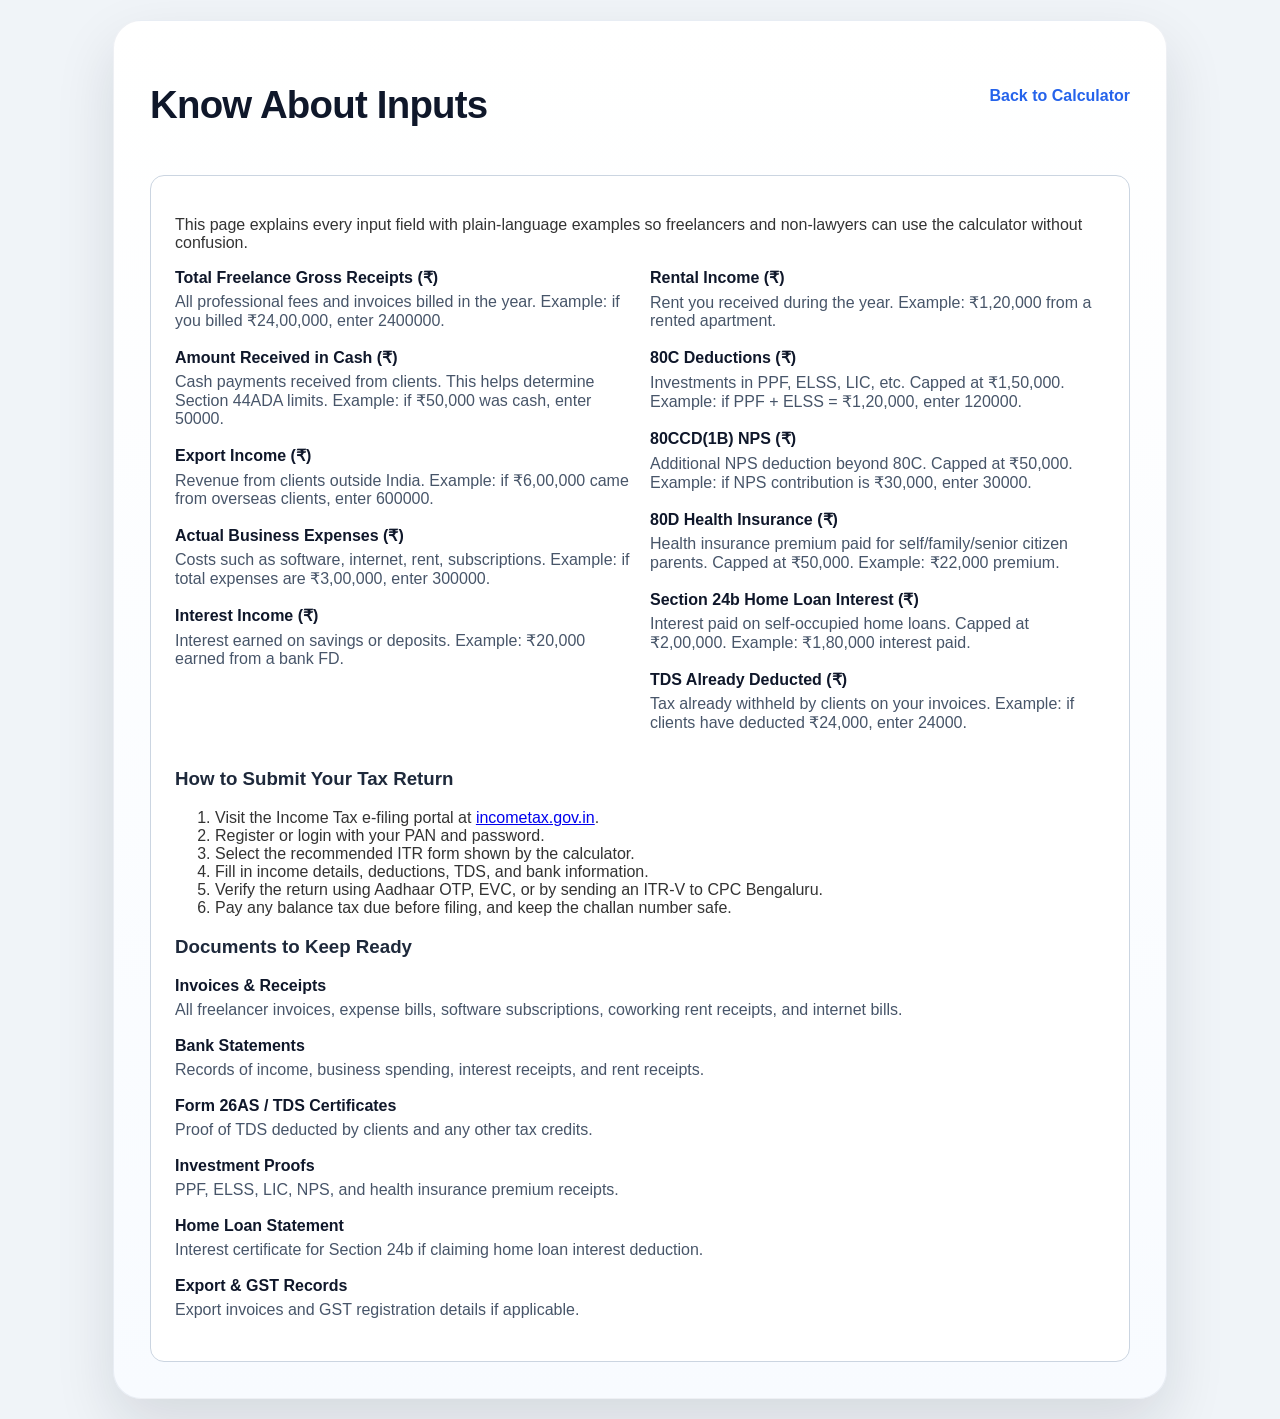
==== know-about.html @ a2005f17 "implement freelancer tax calculator with input documentation and asset minification script" ====
<!doctype html>
<html lang="en">
  <head>
    <meta charset="UTF-8" />
    <meta name="viewport" content="width=device-width, initial-scale=1.0" />
    <title>Know About Inputs | Freelancer Tax Calculator</title>
    <link rel="stylesheet" href="styles.min.css" />
  </head>
  <body>
    <div class="container">
      <div class="navbar">
        <h1>Know About Inputs</h1>
        <a class="nav-link" href="index.html">Back to Calculator</a>
      </div>

      <div class="info-card">
        <p>
          This page explains every input field with plain-language examples so freelancers and non-lawyers can use the calculator without confusion.
        </p>

        <div class="info-grid">
          <div>
            <ul class="info-list">
              <li>
                <strong>Total Freelance Gross Receipts (₹)</strong>
                <span>All professional fees and invoices billed in the year. Example: if you billed ₹24,00,000, enter 2400000.</span>
              </li>
              <li>
                <strong>Amount Received in Cash (₹)</strong>
                <span>Cash payments received from clients. This helps determine Section 44ADA limits. Example: if ₹50,000 was cash, enter 50000.</span>
              </li>
              <li>
                <strong>Export Income (₹)</strong>
                <span>Revenue from clients outside India. Example: if ₹6,00,000 came from overseas clients, enter 600000.</span>
              </li>
              <li>
                <strong>Actual Business Expenses (₹)</strong>
                <span>Costs such as software, internet, rent, subscriptions. Example: if total expenses are ₹3,00,000, enter 300000.</span>
              </li>
              <li>
                <strong>Interest Income (₹)</strong>
                <span>Interest earned on savings or deposits. Example: ₹20,000 earned from a bank FD.</span>
              </li>
            </ul>
          </div>
          <div>
            <ul class="info-list">
              <li>
                <strong>Rental Income (₹)</strong>
                <span>Rent you received during the year. Example: ₹1,20,000 from a rented apartment.</span>
              </li>
              <li>
                <strong>80C Deductions (₹)</strong>
                <span>Investments in PPF, ELSS, LIC, etc. Capped at ₹1,50,000. Example: if PPF + ELSS = ₹1,20,000, enter 120000.</span>
              </li>
              <li>
                <strong>80CCD(1B) NPS (₹)</strong>
                <span>Additional NPS deduction beyond 80C. Capped at ₹50,000. Example: if NPS contribution is ₹30,000, enter 30000.</span>
              </li>
              <li>
                <strong>80D Health Insurance (₹)</strong>
                <span>Health insurance premium paid for self/family/senior citizen parents. Capped at ₹50,000. Example: ₹22,000 premium.</span>
              </li>
              <li>
                <strong>Section 24b Home Loan Interest (₹)</strong>
                <span>Interest paid on self-occupied home loans. Capped at ₹2,00,000. Example: ₹1,80,000 interest paid.</span>
              </li>
              <li>
                <strong>TDS Already Deducted (₹)</strong>
                <span>Tax already withheld by clients on your invoices. Example: if clients have deducted ₹24,000, enter 24000.</span>
              </li>
            </ul>
          </div>
        </div>

        <h3>How to Submit Your Tax Return</h3>
        <ol>
          <li>Visit the Income Tax e-filing portal at <a href="https://www.incometax.gov.in" target="_blank">incometax.gov.in</a>.</li>
          <li>Register or login with your PAN and password.</li>
          <li>Select the recommended ITR form shown by the calculator.</li>
          <li>Fill in income details, deductions, TDS, and bank information.</li>
          <li>Verify the return using Aadhaar OTP, EVC, or by sending an ITR-V to CPC Bengaluru.</li>
          <li>Pay any balance tax due before filing, and keep the challan number safe.</li>
        </ol>

        <h3>Documents to Keep Ready</h3>
        <ul class="info-list">
          <li>
            <strong>Invoices & Receipts</strong>
            <span>All freelancer invoices, expense bills, software subscriptions, coworking rent receipts, and internet bills.</span>
          </li>
          <li>
            <strong>Bank Statements</strong>
            <span>Records of income, business spending, interest receipts, and rent receipts.</span>
          </li>
          <li>
            <strong>Form 26AS / TDS Certificates</strong>
            <span>Proof of TDS deducted by clients and any other tax credits.</span>
          </li>
          <li>
            <strong>Investment Proofs</strong>
            <span>PPF, ELSS, LIC, NPS, and health insurance premium receipts.</span>
          </li>
          <li>
            <strong>Home Loan Statement</strong>
            <span>Interest certificate for Section 24b if claiming home loan interest deduction.</span>
          </li>
          <li>
            <strong>Export & GST Records</strong>
            <span>Export invoices and GST registration details if applicable.</span>
          </li>
        </ul>
      </div>
    </div>
  </body>
</html>
---- styles.min.css ----
body {
  font-family: "Segoe UI", Tahoma, Geneva, Verdana, sans-serif;
  background: #f0f4f8;
  color: #333;
  margin: 0;
  padding: 20px;
}
.container {
  max-width: 980px;
  margin: 0 auto;
  background: linear-gradient(180deg, #ffffff 0%, #f8fbff 100%);
  padding: 36px;
  border-radius: 28px;
  box-shadow: 0 25px 60px rgba(15, 23, 42, 0.12);
  border: 1px solid rgba(148, 163, 184, 0.16);
}
h1 {
  text-align: center;
  color: #0f172a;
  margin-bottom: 8px;
  letter-spacing: -0.02em;
  font-size: 2.4rem;
}
.subtitle {
  text-align: center;
  color: #475569;
  margin-bottom: 34px;
  font-size: 15px;
}
.grid {
  display: grid;
  grid-template-columns: repeat(2, minmax(0, 1fr));
  gap: 22px;
}
@media (max-width: 920px) {
  .grid {
    grid-template-columns: 1fr;
  }
}
.input-group {
  margin-bottom: 18px;
}
.input-group label {
  display: block;
  font-weight: 700;
  margin-bottom: 8px;
  color: #0f172a;
}
.input-group small {
  font-weight: 400;
  color: #64748b;
  display: block;
  margin-bottom: 10px;
  line-height: 1.5;
}
.input-group input {
  width: 100%;
  padding: 14px 16px;
  border: 1px solid rgba(148, 163, 184, 0.5);
  border-radius: 14px;
  font-size: 16px;
  box-sizing: border-box;
  transition:
    border-color 0.3s,
    box-shadow 0.3s;
  background: #f8fafc;
}
.input-group input:focus {
  border-color: #3b82f6;
  outline: none;
  box-shadow: 0 0 0 4px rgba(59, 130, 246, 0.12);
}
.btn {
  display: inline-flex;
  justify-content: center;
  align-items: center;
  width: 100%;
  padding: 16px 18px;
  background: #2563eb;
  color: #fff;
  text-decoration: none;
  border: none;
  border-radius: 14px;
  font-size: 17px;
  font-weight: 700;
  cursor: pointer;
  transition:
    background 0.25s,
    transform 0.25s,
    box-shadow 0.25s;
  margin-top: 18px;
  box-shadow: 0 12px 30px rgba(37, 99, 235, 0.18);
}
.btn:hover {
  background: #1e40af;
  transform: translateY(-1px);
  box-shadow: 0 16px 38px rgba(37, 99, 235, 0.24);
}
.btn.small {
  width: auto;
  padding: 10px 18px;
  font-size: 14px;
  margin-top: 14px;
}
.results {
  margin-top: 40px;
  display: none;
  padding: 28px;
  background: #ffffff;
  border-radius: 24px;
  border: 1px solid rgba(148, 163, 184, 0.18);
}
.results h2 {
  text-align: center;
  color: #0f172a;
  margin-bottom: 20px;
}
.form-section {
  margin-bottom: 28px;
  padding: 24px;
  border-radius: 22px;
  background: #ffffff;
  border: 1px solid rgba(148, 163, 184, 0.18);
}
.section-title {
  margin: 0 0 18px;
  font-size: 1.15rem;
  color: #0f172a;
}
.card-container {
  display: grid;
  grid-template-columns: repeat(2, minmax(0, 1fr));
  gap: 20px;
}
@media (max-width: 880px) {
  .card-container {
    grid-template-columns: 1fr;
  }
}
.card {
  padding: 22px;
  border-radius: 20px;
  border: 1px solid rgba(148, 163, 184, 0.18);
  background: #ffffff;
  text-align: left;
  position: relative;
  transition:
    transform 0.22s,
    box-shadow 0.22s;
}
.card-note {
  font-size: 13px;
  color: #475569;
  margin-top: 14px;
}
.card:hover {
  transform: translateY(-2px);
  box-shadow: 0 18px 48px rgba(15, 23, 42, 0.08);
}
.card h3 {
  margin-top: 0;
  color: #0f172a;
  border-bottom: 1px solid rgba(148, 163, 184, 0.18);
  padding-bottom: 10px;
  font-size: 18px;
}
.card .val {
  font-size: 30px;
  font-weight: 800;
  color: #111827;
  margin: 16px 0;
}
.card p {
  margin: 6px 0;
  color: #475569;
}
.highlight {
  border-color: #10b981;
  background: #ecfdf5;
  transform: scale(1.02);
  box-shadow: 0 4px 15px rgba(16, 185, 129, 0.2);
}
.highlight h3 {
  color: #047857;
  border-color: #a7f3d0;
}
.highlight .val {
  color: #10b981;
}
.highlight::before {
  content: "★ BEST OPTION";
  position: absolute;
  top: -12px;
  left: 50%;
  transform: translateX(-50%);
  background: #10b981;
  color: white;
  padding: 4px 12px;
  border-radius: 20px;
  font-size: 12px;
  font-weight: bold;
}
.alert {
  display: none;
  padding: 18px 20px;
  border-left: 5px solid #f59e0b;
  background: #fffbeb;
  color: #92400e;
  border-radius: 10px;
  margin: 24px 0;
}
.breakdown-content {
  display: none;
}
.summary-row {
  display: grid;
  grid-template-columns: repeat(3, 1fr);
  gap: 20px;
  margin-top: 20px;
}
.summary-item {
  background: #eff6ff;
  border: 1px solid #c7d2fe;
  border-radius: 12px;
  padding: 18px;
  text-align: center;
}
.summary-item strong {
  display: block;
  margin-bottom: 8px;
  color: #1e293b;
}
.chart-card,
.schedule-card,
.breakdown-panel {
  margin-top: 24px;
  padding: 20px;
  background: #f8fafc;
  border: 1px solid #e2e8f0;
  border-radius: 12px;
}
.chart-card {
  min-height: 320px;
}
.chart-card canvas {
  max-width: 640px;
  width: 100% !important;
  height: 240px !important;
  display: block;
  margin: 0 auto;
}
.breakdown-content p {
  margin: 10px 0;
  line-height: 1.6;
}
.schedule-table {
  width: 100%;
  border-collapse: collapse;
  margin-top: 12px;
}
.schedule-table th,
.schedule-table td {
  padding: 12px 14px;
  border: 1px solid #e2e8f0;
  text-align: left;
}
.schedule-table th {
  background: #eef2ff;
}
.info-card {
  margin-top: 40px;
  padding: 24px;
  border-radius: 14px;
  border: 1px solid #cbd5e1;
  background: #ffffff;
}
.info-card h2,
.info-card h3 {
  color: #1e293b;
}
.info-list {
  margin: 0;
  padding: 0;
  list-style: none;
}
.info-list li {
  margin-bottom: 18px;
}
.info-list li strong {
  display: block;
  margin-bottom: 6px;
  color: #0f172a;
}
.info-list li span {
  display: block;
  color: #475569;
}
.info-grid {
  display: grid;
  grid-template-columns: 1fr 1fr;
  gap: 20px;
}
@media (max-width: 768px) {
  .info-grid {
    grid-template-columns: 1fr;
  }
}
.navbar {
  display: flex;
  justify-content: space-between;
  align-items: center;
  margin-bottom: 30px;
}
.nav-link {
  color: #2563eb;
  text-decoration: none;
  font-weight: 700;
}
.nav-link:hover {
  text-decoration: underline;
}
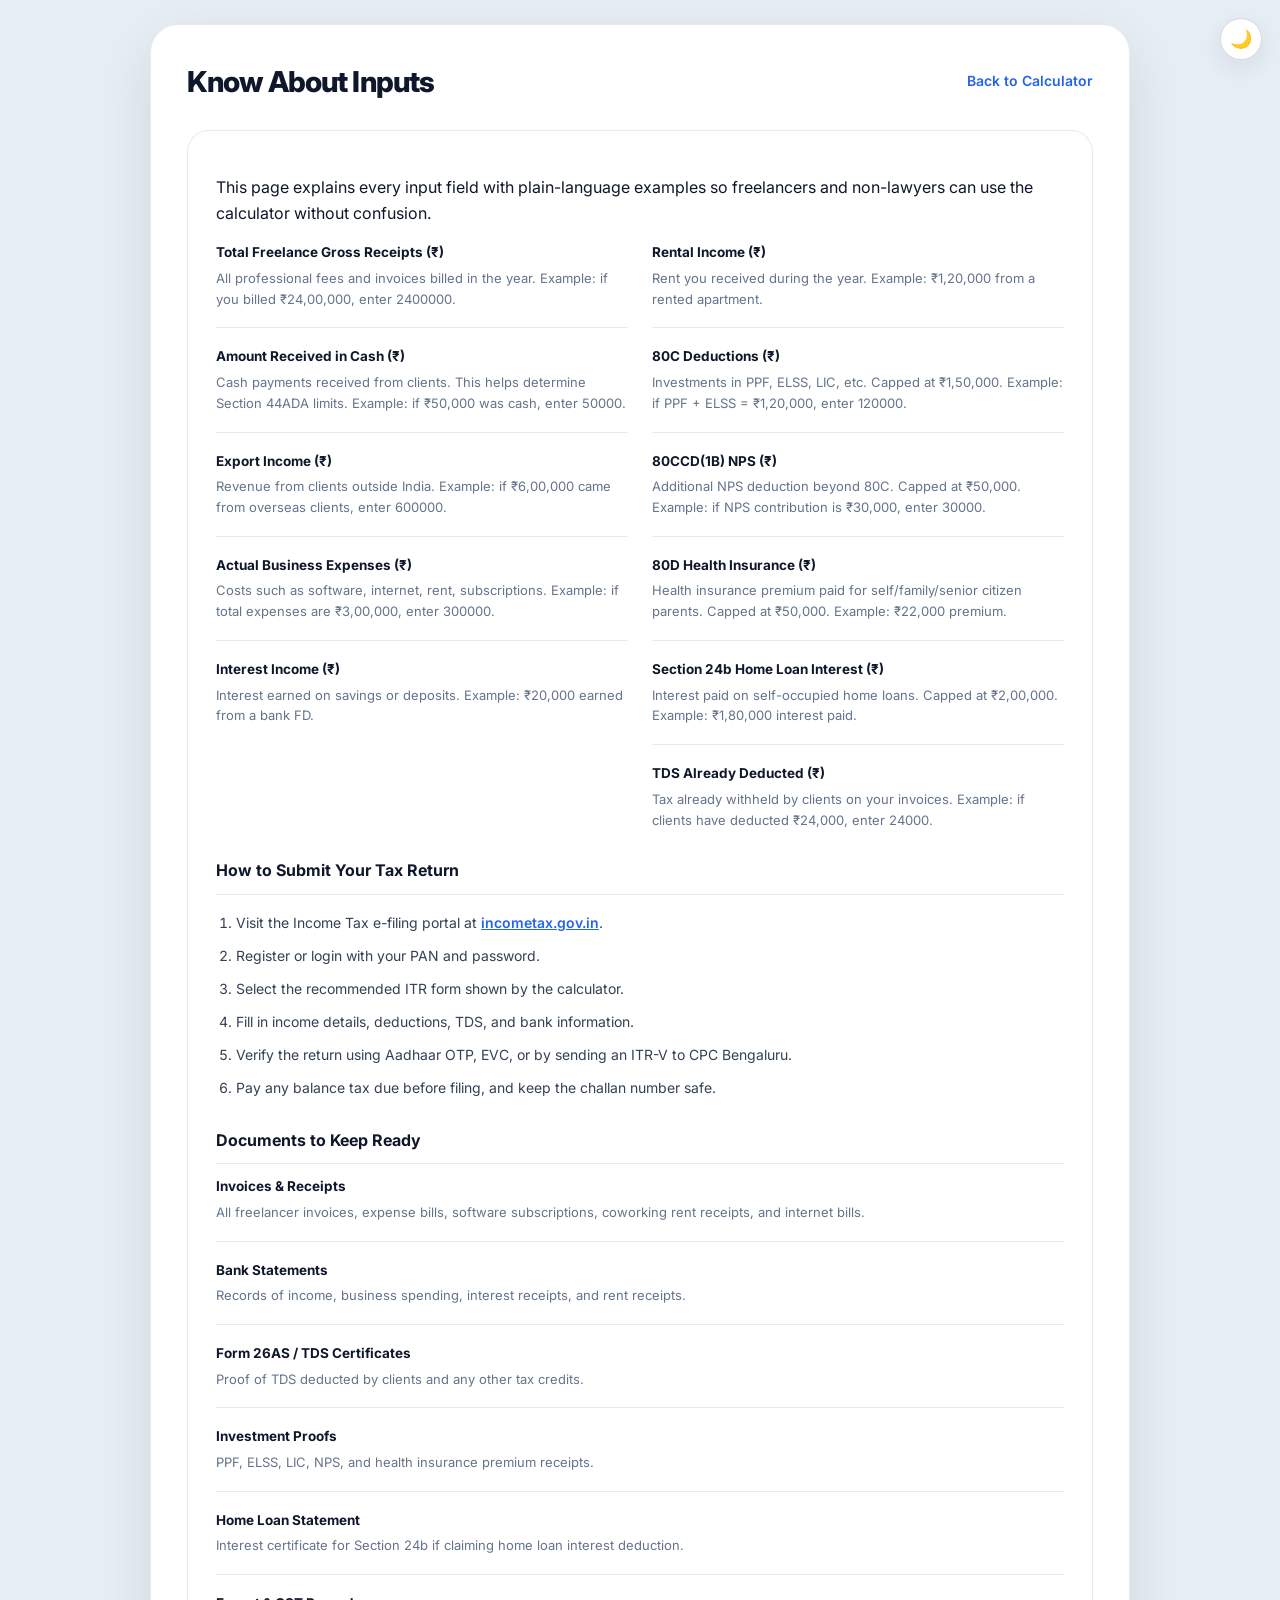
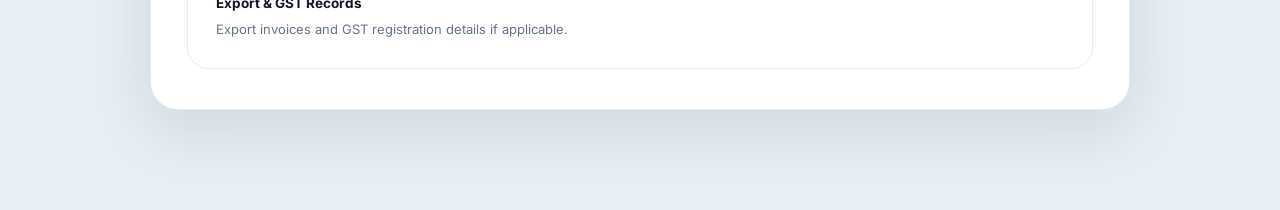
==== commit 7ddd5579: "enhance user experience with dark mode toggle and input formatting - Added a dark mode toggle button" ====
--- a/know-about.html
+++ b/know-about.html
@@ -3,10 +3,29 @@
   <head>
     <meta charset="UTF-8" />
     <meta name="viewport" content="width=device-width, initial-scale=1.0" />
+    <meta
+      name="description"
+      content="Plain-language guide to every input in the Indian Freelancer Tax Calculator — gross receipts, 44ADA, deductions, TDS, and step-by-step ITR filing instructions."
+    />
     <title>Know About Inputs | Freelancer Tax Calculator</title>
-    <link rel="stylesheet" href="styles.min.css" />
+    <link rel="preconnect" href="https://fonts.googleapis.com" />
+    <link rel="preconnect" href="https://fonts.gstatic.com" crossorigin />
+    <link
+      href="https://fonts.googleapis.com/css2?family=Inter:wght@400;500;600;700;800&display=swap"
+      rel="stylesheet"
+    />
+    <link rel="stylesheet" href="styles.css" />
   </head>
   <body>
+    <!-- Dark mode toggle -->
+    <button
+      class="dark-toggle"
+      id="darkToggle"
+      onclick="toggleDarkMode()"
+      aria-label="Toggle dark mode"
+      title="Toggle dark / light mode"
+    >🌙</button>
+
     <div class="container">
       <div class="navbar">
         <h1>Know About Inputs</h1>
@@ -15,7 +34,8 @@
 
       <div class="info-card">
         <p>
-          This page explains every input field with plain-language examples so freelancers and non-lawyers can use the calculator without confusion.
+          This page explains every input field with plain-language examples so
+          freelancers and non-lawyers can use the calculator without confusion.
         </p>
 
         <div class="info-grid">
@@ -23,23 +43,39 @@
             <ul class="info-list">
               <li>
                 <strong>Total Freelance Gross Receipts (₹)</strong>
-                <span>All professional fees and invoices billed in the year. Example: if you billed ₹24,00,000, enter 2400000.</span>
+                <span
+                  >All professional fees and invoices billed in the year.
+                  Example: if you billed ₹24,00,000, enter 2400000.</span
+                >
               </li>
               <li>
                 <strong>Amount Received in Cash (₹)</strong>
-                <span>Cash payments received from clients. This helps determine Section 44ADA limits. Example: if ₹50,000 was cash, enter 50000.</span>
+                <span
+                  >Cash payments received from clients. This helps determine
+                  Section 44ADA limits. Example: if ₹50,000 was cash, enter
+                  50000.</span
+                >
               </li>
               <li>
                 <strong>Export Income (₹)</strong>
-                <span>Revenue from clients outside India. Example: if ₹6,00,000 came from overseas clients, enter 600000.</span>
+                <span
+                  >Revenue from clients outside India. Example: if ₹6,00,000
+                  came from overseas clients, enter 600000.</span
+                >
               </li>
               <li>
                 <strong>Actual Business Expenses (₹)</strong>
-                <span>Costs such as software, internet, rent, subscriptions. Example: if total expenses are ₹3,00,000, enter 300000.</span>
+                <span
+                  >Costs such as software, internet, rent, subscriptions.
+                  Example: if total expenses are ₹3,00,000, enter 300000.</span
+                >
               </li>
               <li>
                 <strong>Interest Income (₹)</strong>
-                <span>Interest earned on savings or deposits. Example: ₹20,000 earned from a bank FD.</span>
+                <span
+                  >Interest earned on savings or deposits. Example: ₹20,000
+                  earned from a bank FD.</span
+                >
               </li>
             </ul>
           </div>
@@ -47,27 +83,45 @@
             <ul class="info-list">
               <li>
                 <strong>Rental Income (₹)</strong>
-                <span>Rent you received during the year. Example: ₹1,20,000 from a rented apartment.</span>
+                <span
+                  >Rent you received during the year. Example: ₹1,20,000 from a
+                  rented apartment.</span
+                >
               </li>
               <li>
                 <strong>80C Deductions (₹)</strong>
-                <span>Investments in PPF, ELSS, LIC, etc. Capped at ₹1,50,000. Example: if PPF + ELSS = ₹1,20,000, enter 120000.</span>
+                <span
+                  >Investments in PPF, ELSS, LIC, etc. Capped at ₹1,50,000.
+                  Example: if PPF + ELSS = ₹1,20,000, enter 120000.</span
+                >
               </li>
               <li>
                 <strong>80CCD(1B) NPS (₹)</strong>
-                <span>Additional NPS deduction beyond 80C. Capped at ₹50,000. Example: if NPS contribution is ₹30,000, enter 30000.</span>
+                <span
+                  >Additional NPS deduction beyond 80C. Capped at ₹50,000.
+                  Example: if NPS contribution is ₹30,000, enter 30000.</span
+                >
               </li>
               <li>
                 <strong>80D Health Insurance (₹)</strong>
-                <span>Health insurance premium paid for self/family/senior citizen parents. Capped at ₹50,000. Example: ₹22,000 premium.</span>
+                <span
+                  >Health insurance premium paid for self/family/senior citizen
+                  parents. Capped at ₹50,000. Example: ₹22,000 premium.</span
+                >
               </li>
               <li>
                 <strong>Section 24b Home Loan Interest (₹)</strong>
-                <span>Interest paid on self-occupied home loans. Capped at ₹2,00,000. Example: ₹1,80,000 interest paid.</span>
+                <span
+                  >Interest paid on self-occupied home loans. Capped at
+                  ₹2,00,000. Example: ₹1,80,000 interest paid.</span
+                >
               </li>
               <li>
                 <strong>TDS Already Deducted (₹)</strong>
-                <span>Tax already withheld by clients on your invoices. Example: if clients have deducted ₹24,000, enter 24000.</span>
+                <span
+                  >Tax already withheld by clients on your invoices. Example: if
+                  clients have deducted ₹24,000, enter 24000.</span
+                >
               </li>
             </ul>
           </div>
@@ -75,42 +129,88 @@
 
         <h3>How to Submit Your Tax Return</h3>
         <ol>
-          <li>Visit the Income Tax e-filing portal at <a href="https://www.incometax.gov.in" target="_blank">incometax.gov.in</a>.</li>
+          <li>
+            Visit the Income Tax e-filing portal at
+            <a href="https://www.incometax.gov.in" target="_blank"
+              >incometax.gov.in</a
+            >.
+          </li>
           <li>Register or login with your PAN and password.</li>
           <li>Select the recommended ITR form shown by the calculator.</li>
-          <li>Fill in income details, deductions, TDS, and bank information.</li>
-          <li>Verify the return using Aadhaar OTP, EVC, or by sending an ITR-V to CPC Bengaluru.</li>
-          <li>Pay any balance tax due before filing, and keep the challan number safe.</li>
+          <li>
+            Fill in income details, deductions, TDS, and bank information.
+          </li>
+          <li>
+            Verify the return using Aadhaar OTP, EVC, or by sending an ITR-V to
+            CPC Bengaluru.
+          </li>
+          <li>
+            Pay any balance tax due before filing, and keep the challan number
+            safe.
+          </li>
         </ol>
 
         <h3>Documents to Keep Ready</h3>
         <ul class="info-list">
           <li>
             <strong>Invoices & Receipts</strong>
-            <span>All freelancer invoices, expense bills, software subscriptions, coworking rent receipts, and internet bills.</span>
+            <span
+              >All freelancer invoices, expense bills, software subscriptions,
+              coworking rent receipts, and internet bills.</span
+            >
           </li>
           <li>
             <strong>Bank Statements</strong>
-            <span>Records of income, business spending, interest receipts, and rent receipts.</span>
+            <span
+              >Records of income, business spending, interest receipts, and rent
+              receipts.</span
+            >
           </li>
           <li>
             <strong>Form 26AS / TDS Certificates</strong>
-            <span>Proof of TDS deducted by clients and any other tax credits.</span>
+            <span
+              >Proof of TDS deducted by clients and any other tax credits.</span
+            >
           </li>
           <li>
             <strong>Investment Proofs</strong>
-            <span>PPF, ELSS, LIC, NPS, and health insurance premium receipts.</span>
+            <span
+              >PPF, ELSS, LIC, NPS, and health insurance premium receipts.</span
+            >
           </li>
           <li>
             <strong>Home Loan Statement</strong>
-            <span>Interest certificate for Section 24b if claiming home loan interest deduction.</span>
+            <span
+              >Interest certificate for Section 24b if claiming home loan
+              interest deduction.</span
+            >
           </li>
           <li>
             <strong>Export & GST Records</strong>
-            <span>Export invoices and GST registration details if applicable.</span>
+            <span
+              >Export invoices and GST registration details if applicable.</span
+            >
           </li>
         </ul>
       </div>
     </div>
+    <script>
+      function initDarkMode() {
+        const stored = localStorage.getItem('theme');
+        const toggle = document.getElementById('darkToggle');
+        if (stored === 'dark') { document.documentElement.classList.add('dark-mode'); toggle.textContent = '\u2600\uFE0F'; }
+        else if (stored === 'light') { document.documentElement.classList.add('light-mode'); toggle.textContent = '\uD83C\uDF19'; }
+        else { toggle.textContent = window.matchMedia('(prefers-color-scheme: dark)').matches ? '\u2600\uFE0F' : '\uD83C\uDF19'; }
+      }
+      function toggleDarkMode() {
+        const html = document.documentElement;
+        const toggle = document.getElementById('darkToggle');
+        const isDark = html.classList.contains('dark-mode') ||
+          (!html.classList.contains('light-mode') && window.matchMedia('(prefers-color-scheme: dark)').matches);
+        if (isDark) { html.classList.remove('dark-mode'); html.classList.add('light-mode'); toggle.textContent = '\uD83C\uDF19'; localStorage.setItem('theme','light'); }
+        else { html.classList.remove('light-mode'); html.classList.add('dark-mode'); toggle.textContent = '\u2600\uFE0F'; localStorage.setItem('theme','dark'); }
+      }
+      document.addEventListener('DOMContentLoaded', initDarkMode);
+    </script>
   </body>
 </html>
--- a/styles.css
+++ b/styles.css
@@ -0,0 +1,1164 @@
+/* ════════════════════════════════════════════════════════
+   DESIGN TOKENS — Light Mode
+════════════════════════════════════════════════════════ */
+:root {
+  --bg: #e8eef5;
+  --surface: #ffffff;
+  --surface-2: #f8fafc;
+  --surface-3: #f1f5f9;
+  --border: rgba(148, 163, 184, 0.22);
+  --border-2: rgba(148, 163, 184, 0.4);
+  --text-1: #0f172a;
+  --text-2: #334155;
+  --text-3: #64748b;
+  --text-muted: #94a3b8;
+
+  --blue: #2563eb;
+  --blue-hover: #1d4ed8;
+  --blue-light: #eff6ff;
+  --blue-border: #bfdbfe;
+  --blue-shadow: rgba(37, 99, 235, 0.22);
+
+  --green: #10b981;
+  --green-bg: #ecfdf5;
+  --green-border: #6ee7b7;
+  --green-shadow: rgba(16, 185, 129, 0.22);
+
+  --red: #ef4444;
+  --red-light: #fef2f2;
+  --amber: #f59e0b;
+  --amber-bg: #fffbeb;
+
+  --r-xs: 8px;
+  --r-sm: 12px;
+  --r-md: 16px;
+  --r-lg: 22px;
+  --r-xl: 28px;
+
+  --shadow-sm: 0 2px 8px rgba(15, 23, 42, 0.06);
+  --shadow-md: 0 8px 28px rgba(15, 23, 42, 0.09);
+  --shadow-lg: 0 20px 60px rgba(15, 23, 42, 0.11);
+
+  --t: 0.22s ease;
+  --t-slow: 0.38s ease;
+}
+
+/* ════════════════════════════════════════════════════════
+   DARK MODE TOKENS — OS auto-detect
+════════════════════════════════════════════════════════ */
+@media (prefers-color-scheme: dark) {
+  :root:not(.light-mode) {
+    --bg: #070f1c;
+    --surface: #0d1b2e;
+    --surface-2: #091525;
+    --surface-3: #0a1828;
+    --border: rgba(148, 163, 184, 0.1);
+    --border-2: rgba(148, 163, 184, 0.2);
+    --text-1: #e2e8f0;
+    --text-2: #cbd5e1;
+    --text-3: #94a3b8;
+    --text-muted: #64748b;
+    --blue-light: rgba(37, 99, 235, 0.15);
+    --blue-border: rgba(59, 130, 246, 0.3);
+    --blue-shadow: rgba(37, 99, 235, 0.3);
+    --green-bg: rgba(16, 185, 129, 0.1);
+    --green-border: rgba(110, 231, 183, 0.3);
+    --green-shadow: rgba(16, 185, 129, 0.25);
+    --red-light: rgba(239, 68, 68, 0.1);
+    --amber-bg: rgba(245, 158, 11, 0.1);
+    --shadow-sm: 0 2px 8px rgba(0, 0, 0, 0.25);
+    --shadow-md: 0 8px 28px rgba(0, 0, 0, 0.35);
+    --shadow-lg: 0 20px 60px rgba(0, 0, 0, 0.45);
+  }
+}
+
+/* Manual dark mode class override */
+html.dark-mode {
+  --bg: #070f1c;
+  --surface: #0d1b2e;
+  --surface-2: #091525;
+  --surface-3: #0a1828;
+  --border: rgba(148, 163, 184, 0.1);
+  --border-2: rgba(148, 163, 184, 0.2);
+  --text-1: #e2e8f0;
+  --text-2: #cbd5e1;
+  --text-3: #94a3b8;
+  --text-muted: #64748b;
+  --blue-light: rgba(37, 99, 235, 0.15);
+  --blue-border: rgba(59, 130, 246, 0.3);
+  --blue-shadow: rgba(37, 99, 235, 0.3);
+  --green-bg: rgba(16, 185, 129, 0.1);
+  --green-border: rgba(110, 231, 183, 0.3);
+  --green-shadow: rgba(16, 185, 129, 0.25);
+  --red-light: rgba(239, 68, 68, 0.1);
+  --amber-bg: rgba(245, 158, 11, 0.1);
+  --shadow-sm: 0 2px 8px rgba(0, 0, 0, 0.25);
+  --shadow-md: 0 8px 28px rgba(0, 0, 0, 0.35);
+  --shadow-lg: 0 20px 60px rgba(0, 0, 0, 0.45);
+}
+
+/* Manual light mode override (user selected light, OS is dark) */
+html.light-mode {
+  --bg: #e8eef5;
+  --surface: #ffffff;
+  --surface-2: #f8fafc;
+  --surface-3: #f1f5f9;
+  --border: rgba(148, 163, 184, 0.22);
+  --border-2: rgba(148, 163, 184, 0.4);
+  --text-1: #0f172a;
+  --text-2: #334155;
+  --text-3: #64748b;
+  --text-muted: #94a3b8;
+  --blue-light: #eff6ff;
+  --blue-border: #bfdbfe;
+  --blue-shadow: rgba(37, 99, 235, 0.22);
+  --green-bg: #ecfdf5;
+  --green-border: #6ee7b7;
+  --green-shadow: rgba(16, 185, 129, 0.22);
+  --red-light: #fef2f2;
+  --amber-bg: #fffbeb;
+  --shadow-sm: 0 2px 8px rgba(15, 23, 42, 0.06);
+  --shadow-md: 0 8px 28px rgba(15, 23, 42, 0.09);
+  --shadow-lg: 0 20px 60px rgba(15, 23, 42, 0.11);
+}
+
+/* ════════════════════════════════════════════════════════
+   BASE
+════════════════════════════════════════════════════════ */
+*,
+*::before,
+*::after {
+  box-sizing: border-box;
+}
+
+body {
+  font-family: "Inter", "Segoe UI", system-ui, sans-serif;
+  background: var(--bg);
+  color: var(--text-1);
+  margin: 0;
+  padding: 24px 16px 100px;
+  transition:
+    background var(--t-slow),
+    color var(--t-slow);
+  line-height: 1.6;
+}
+
+.container {
+  max-width: 980px;
+  margin: 0 auto;
+  background: var(--surface);
+  padding: 40px 36px;
+  border-radius: var(--r-xl);
+  box-shadow: var(--shadow-lg);
+  border: 1px solid var(--border);
+  transition:
+    background var(--t-slow),
+    border-color var(--t-slow);
+}
+
+h1 {
+  text-align: center;
+  color: var(--text-1);
+  margin: 0 0 8px;
+  letter-spacing: -0.03em;
+  font-size: 2.5rem;
+  font-weight: 800;
+  line-height: 1.15;
+}
+
+.subtitle {
+  text-align: center;
+  color: var(--text-3);
+  margin-bottom: 38px;
+  font-size: 14.5px;
+  font-weight: 500;
+  letter-spacing: 0.01em;
+}
+
+/* ════════════════════════════════════════════════════════
+   DARK MODE TOGGLE
+════════════════════════════════════════════════════════ */
+.dark-toggle {
+  position: fixed;
+  top: 18px;
+  right: 18px;
+  z-index: 1000;
+  width: 42px;
+  height: 42px;
+  border-radius: 50%;
+  border: 1px solid var(--border-2);
+  background: var(--surface);
+  box-shadow: var(--shadow-md);
+  cursor: pointer;
+  font-size: 18px;
+  display: flex;
+  align-items: center;
+  justify-content: center;
+  transition:
+    background var(--t),
+    border-color var(--t),
+    transform var(--t),
+    box-shadow var(--t);
+  padding: 0;
+}
+.dark-toggle:hover {
+  transform: scale(1.1) rotate(15deg);
+  box-shadow: var(--shadow-lg);
+}
+
+/* ════════════════════════════════════════════════════════
+   FORM SECTIONS
+════════════════════════════════════════════════════════ */
+.form-section {
+  margin-bottom: 22px;
+  padding: 26px;
+  border-radius: var(--r-lg);
+  background: var(--surface-2);
+  border: 1px solid var(--border);
+  transition:
+    background var(--t-slow),
+    border-color var(--t-slow);
+}
+
+.section-title {
+  margin: 0 0 20px;
+  font-size: 1.1rem;
+  font-weight: 700;
+  color: var(--text-1);
+}
+
+.grid {
+  display: grid;
+  grid-template-columns: repeat(2, minmax(0, 1fr));
+  gap: 20px;
+}
+@media (max-width: 720px) {
+  .grid {
+    grid-template-columns: 1fr;
+  }
+}
+
+/* ════════════════════════════════════════════════════════
+   INPUT GROUPS
+════════════════════════════════════════════════════════ */
+.input-group {
+  display: flex;
+  flex-direction: column;
+}
+
+.input-group label {
+  display: flex;
+  align-items: center;
+  gap: 6px;
+  font-weight: 600;
+  font-size: 14px;
+  margin-bottom: 8px;
+  color: var(--text-1);
+  cursor: default;
+}
+
+.input-group input {
+  width: 100%;
+  padding: 13px 16px;
+  border: 1.5px solid var(--border-2);
+  border-radius: var(--r-md);
+  font-size: 15px;
+  font-family: inherit;
+  background: var(--surface);
+  color: var(--text-1);
+  transition:
+    border-color var(--t),
+    box-shadow var(--t),
+    background var(--t-slow);
+  outline: none;
+}
+.input-group input:focus {
+  border-color: var(--blue);
+  box-shadow: 0 0 0 4px var(--blue-shadow);
+}
+.input-group input.input-error {
+  border-color: var(--red);
+  box-shadow: 0 0 0 3px rgba(239, 68, 68, 0.15);
+}
+.input-group input::placeholder {
+  color: var(--text-muted);
+}
+
+.field-error {
+  font-size: 12px;
+  color: var(--red);
+  margin-top: 5px;
+  font-weight: 500;
+}
+
+/* Slide-in animation for conditional field */
+.slide-in {
+  animation: slideDown 0.3s ease forwards;
+}
+@keyframes slideDown {
+  from {
+    opacity: 0;
+    transform: translateY(-8px);
+  }
+  to {
+    opacity: 1;
+    transform: translateY(0);
+  }
+}
+
+/* ════════════════════════════════════════════════════════
+   TOOLTIPS
+════════════════════════════════════════════════════════ */
+.tip-btn {
+  display: inline-flex;
+  align-items: center;
+  justify-content: center;
+  width: 18px;
+  height: 18px;
+  border-radius: 50%;
+  border: none;
+  background: var(--blue-light);
+  color: var(--blue);
+  font-size: 11px;
+  font-weight: 700;
+  cursor: pointer;
+  padding: 0;
+  flex-shrink: 0;
+  transition:
+    background var(--t),
+    transform var(--t);
+  line-height: 1;
+}
+.tip-btn:hover {
+  background: var(--blue-border);
+  transform: scale(1.15);
+}
+
+.tip-bubble {
+  display: none;
+  position: absolute;
+  bottom: calc(100% + 10px);
+  left: 0;
+  right: 0;
+  background: var(--text-1);
+  color: #fff;
+  font-size: 12.5px;
+  font-weight: 400;
+  line-height: 1.55;
+  padding: 10px 14px;
+  border-radius: var(--r-sm);
+  box-shadow: var(--shadow-md);
+  z-index: 100;
+  pointer-events: none;
+}
+.tip-bubble::after {
+  content: "";
+  position: absolute;
+  top: 100%;
+  left: 20px;
+  border: 6px solid transparent;
+  border-top-color: var(--text-1);
+}
+.tip-bubble.visible {
+  display: block;
+}
+
+/* Wrapper needs relative positioning for tip-bubble */
+.input-group {
+  position: relative;
+}
+
+/* ════════════════════════════════════════════════════════
+   ACCORDION (Deductions Section)
+════════════════════════════════════════════════════════ */
+.accordion-section {
+  padding: 0;
+  overflow: hidden;
+}
+
+.accordion-toggle {
+  width: 100%;
+  display: flex;
+  align-items: center;
+  gap: 10px;
+  padding: 22px 26px;
+  background: none;
+  border: none;
+  cursor: pointer;
+  font-family: inherit;
+  font-size: 1.1rem;
+  font-weight: 700;
+  color: var(--text-1);
+  text-align: left;
+  transition: color var(--t);
+}
+.accordion-toggle:hover {
+  color: var(--blue);
+}
+
+.accordion-hint {
+  font-size: 13px;
+  font-weight: 400;
+  color: var(--text-3);
+  margin-left: 2px;
+}
+
+.chevron {
+  margin-left: auto;
+  font-size: 13px;
+  color: var(--text-3);
+  transition: transform var(--t);
+  display: inline-block;
+}
+
+.accordion-content {
+  max-height: 0;
+  overflow: hidden;
+  transition:
+    max-height 0.4s ease,
+    padding var(--t);
+  padding: 0 26px;
+}
+.accordion-content.open {
+  max-height: 600px;
+  padding: 0 26px 26px;
+}
+
+/* ════════════════════════════════════════════════════════
+   BUTTONS
+════════════════════════════════════════════════════════ */
+.btn {
+  display: inline-flex;
+  justify-content: center;
+  align-items: center;
+  gap: 8px;
+  width: 100%;
+  padding: 15px 20px;
+  background: var(--blue);
+  color: #fff;
+  text-decoration: none;
+  border: none;
+  border-radius: var(--r-md);
+  font-size: 16px;
+  font-weight: 700;
+  font-family: inherit;
+  cursor: pointer;
+  transition:
+    background var(--t),
+    transform var(--t),
+    box-shadow var(--t);
+  margin-top: 18px;
+  box-shadow: 0 6px 20px var(--blue-shadow);
+}
+.btn:hover {
+  background: var(--blue-hover);
+  transform: translateY(-2px);
+  box-shadow: 0 10px 30px var(--blue-shadow);
+}
+.btn:active {
+  transform: translateY(0);
+}
+
+.btn.small {
+  width: auto;
+  padding: 9px 18px;
+  font-size: 13.5px;
+  margin-top: 14px;
+}
+.btn.secondary {
+  background: var(--surface-2);
+  color: var(--blue);
+  border: 1.5px solid var(--blue-border);
+  box-shadow: none;
+}
+.btn.secondary:hover {
+  background: var(--blue-light);
+  transform: translateY(-1px);
+  box-shadow: var(--shadow-sm);
+}
+
+/* ════════════════════════════════════════════════════════
+   RESULTS WRAPPER
+════════════════════════════════════════════════════════ */
+.results {
+  margin-top: 36px;
+  padding: 28px;
+  background: var(--surface);
+  border-radius: var(--r-xl);
+  border: 1px solid var(--border);
+  transition:
+    background var(--t-slow),
+    border-color var(--t-slow);
+}
+
+/* ════════════════════════════════════════════════════════
+   SKELETON / EMPTY STATE
+════════════════════════════════════════════════════════ */
+@keyframes shimmer {
+  0% {
+    background-position: -400px 0;
+  }
+  100% {
+    background-position: 400px 0;
+  }
+}
+
+.skeleton-state {
+  text-align: center;
+  padding: 56px 20px 48px;
+}
+.skeleton-icon {
+  font-size: 52px;
+  margin-bottom: 18px;
+  opacity: 0.7;
+}
+.skeleton-prompt {
+  font-size: 15px;
+  color: var(--text-3);
+  margin: 0 auto 32px;
+  max-width: 380px;
+  font-weight: 500;
+  line-height: 1.6;
+}
+.skeleton-bars {
+  display: flex;
+  flex-direction: column;
+  gap: 12px;
+  max-width: 460px;
+  margin: 0 auto;
+}
+.skeleton-bar {
+  height: 14px;
+  border-radius: 7px;
+  background: linear-gradient(
+    90deg,
+    var(--border) 25%,
+    var(--surface-3) 50%,
+    var(--border) 75%
+  );
+  background-size: 800px 100%;
+  animation: shimmer 1.6s infinite linear;
+}
+.skeleton-bar.w-full {
+  width: 100%;
+}
+.skeleton-bar.w-3\/4 {
+  width: 75%;
+  margin: 0 auto;
+}
+.skeleton-bar.w-1\/2 {
+  width: 50%;
+  margin: 0 auto;
+}
+
+/* ════════════════════════════════════════════════════════
+   REPORT CONTENT
+════════════════════════════════════════════════════════ */
+.report-content h2 {
+  text-align: center;
+  color: var(--text-1);
+  margin: 0 0 24px;
+  font-size: 1.4rem;
+  font-weight: 700;
+}
+
+/* ════════════════════════════════════════════════════════
+   HERO CARD (Best Option)
+════════════════════════════════════════════════════════ */
+.hero-card {
+  position: relative;
+  background: linear-gradient(135deg, #1e3a8a 0%, #2563eb 55%, #0284c7 100%);
+  color: #fff;
+  border-radius: var(--r-xl);
+  padding: 38px 40px 34px;
+  overflow: hidden;
+  box-shadow: 0 16px 50px rgba(37, 99, 235, 0.38);
+  margin-bottom: 16px;
+}
+.hero-card::before {
+  content: "";
+  position: absolute;
+  top: -60px;
+  right: -60px;
+  width: 200px;
+  height: 200px;
+  border-radius: 50%;
+  background: rgba(255, 255, 255, 0.06);
+}
+.hero-card::after {
+  content: "";
+  position: absolute;
+  bottom: -40px;
+  left: -40px;
+  width: 160px;
+  height: 160px;
+  border-radius: 50%;
+  background: rgba(255, 255, 255, 0.04);
+}
+
+.hero-badge {
+  display: inline-block;
+  background: rgba(255, 255, 255, 0.18);
+  border: 1px solid rgba(255, 255, 255, 0.3);
+  border-radius: 20px;
+  font-size: 11.5px;
+  font-weight: 700;
+  letter-spacing: 0.08em;
+  padding: 4px 14px;
+  margin-bottom: 14px;
+  backdrop-filter: blur(8px);
+}
+
+.hero-name {
+  margin: 0 0 28px;
+  font-size: 1.5rem;
+  font-weight: 800;
+  letter-spacing: -0.02em;
+  color: #fff;
+  position: relative;
+}
+
+.hero-body {
+  display: flex;
+  gap: 0;
+  align-items: center;
+  position: relative;
+}
+
+.hero-stat {
+  flex: 1;
+}
+
+.hero-divider {
+  width: 1px;
+  height: 60px;
+  background: rgba(255, 255, 255, 0.2);
+  margin: 0 32px;
+}
+
+.hero-label {
+  display: block;
+  font-size: 12px;
+  font-weight: 600;
+  letter-spacing: 0.08em;
+  text-transform: uppercase;
+  opacity: 0.7;
+  margin-bottom: 6px;
+}
+
+.hero-amount {
+  font-size: 2.8rem;
+  font-weight: 800;
+  letter-spacing: -0.03em;
+  line-height: 1;
+}
+
+.hero-income-val {
+  font-size: 1.6rem;
+  font-weight: 700;
+  letter-spacing: -0.02em;
+  line-height: 1;
+}
+
+.hero-note {
+  margin: 22px 0 0;
+  font-size: 13px;
+  opacity: 0.75;
+  position: relative;
+  font-style: italic;
+}
+
+@media (max-width: 560px) {
+  .hero-card {
+    padding: 28px 22px 24px;
+  }
+  .hero-amount {
+    font-size: 2rem;
+  }
+  .hero-income-val {
+    font-size: 1.2rem;
+  }
+  .hero-divider {
+    margin: 0 18px;
+  }
+  .hero-body {
+    flex-direction: column;
+    align-items: flex-start;
+    gap: 18px;
+  }
+  .hero-divider {
+    display: none;
+  }
+}
+
+/* ════════════════════════════════════════════════════════
+   ALTERNATIVE CARDS
+════════════════════════════════════════════════════════ */
+.alt-toggle-btn {
+  width: 100%;
+  display: flex;
+  align-items: center;
+  justify-content: space-between;
+  padding: 12px 20px;
+  background: var(--surface-2);
+  border: 1px solid var(--border-2);
+  border-radius: var(--r-md);
+  cursor: pointer;
+  font-family: inherit;
+  font-size: 14px;
+  font-weight: 600;
+  color: var(--text-2);
+  transition:
+    background var(--t),
+    border-color var(--t),
+    color var(--t);
+  margin-bottom: 14px;
+}
+.alt-toggle-btn:hover {
+  background: var(--blue-light);
+  color: var(--blue);
+  border-color: var(--blue-border);
+}
+
+.alternatives-grid {
+  display: grid;
+  grid-template-columns: repeat(3, 1fr);
+  gap: 14px;
+  margin-bottom: 20px;
+  animation: fadeInUp 0.25s ease;
+}
+@media (max-width: 720px) {
+  .alternatives-grid {
+    grid-template-columns: 1fr;
+  }
+}
+
+@keyframes fadeInUp {
+  from {
+    opacity: 0;
+    transform: translateY(10px);
+  }
+  to {
+    opacity: 1;
+    transform: translateY(0);
+  }
+}
+
+.alt-card {
+  padding: 18px;
+  border-radius: var(--r-lg);
+  border: 1px solid var(--border);
+  background: var(--surface-2);
+  transition:
+    transform var(--t),
+    box-shadow var(--t),
+    background var(--t-slow),
+    border-color var(--t-slow);
+}
+.alt-card:hover {
+  transform: translateY(-2px);
+  box-shadow: var(--shadow-md);
+}
+.alt-card h4 {
+  margin: 0 0 10px;
+  font-size: 13.5px;
+  font-weight: 700;
+  color: var(--text-2);
+  border-bottom: 1px solid var(--border);
+  padding-bottom: 9px;
+}
+.alt-tax {
+  font-size: 1.45rem;
+  font-weight: 800;
+  color: var(--text-1);
+  margin-bottom: 8px;
+}
+.alt-income {
+  font-size: 12.5px;
+  color: var(--text-3);
+  margin: 0 0 6px;
+}
+.alt-note {
+  font-size: 11.5px;
+  color: var(--text-muted);
+  font-style: italic;
+  margin: 0;
+  line-height: 1.5;
+}
+.alt-card-disabled {
+  opacity: 0.5;
+}
+.alt-card-disabled .alt-tax {
+  color: var(--text-muted);
+}
+
+/* ════════════════════════════════════════════════════════
+   SUMMARY ROW
+════════════════════════════════════════════════════════ */
+.summary-row {
+  display: grid;
+  grid-template-columns: repeat(3, 1fr);
+  gap: 16px;
+  margin-top: 22px;
+}
+@media (max-width: 580px) {
+  .summary-row {
+    grid-template-columns: 1fr;
+  }
+}
+
+.summary-item {
+  background: var(--blue-light);
+  border: 1px solid var(--blue-border);
+  border-radius: var(--r-md);
+  padding: 18px 16px;
+  text-align: center;
+  transition:
+    background var(--t-slow),
+    border-color var(--t-slow);
+}
+.summary-item strong {
+  display: block;
+  margin-bottom: 8px;
+  color: var(--text-2);
+  font-size: 12.5px;
+  font-weight: 600;
+  text-transform: uppercase;
+  letter-spacing: 0.05em;
+}
+.summary-item div {
+  font-size: 1.15rem;
+  font-weight: 700;
+  color: var(--text-1);
+}
+
+/* ════════════════════════════════════════════════════════
+   CHART, BREAKDOWN, SCHEDULE CARDS
+════════════════════════════════════════════════════════ */
+.chart-card,
+.schedule-card,
+.breakdown-panel {
+  margin-top: 20px;
+  padding: 22px;
+  background: var(--surface-2);
+  border: 1px solid var(--border);
+  border-radius: var(--r-lg);
+  transition:
+    background var(--t-slow),
+    border-color var(--t-slow);
+}
+
+.chart-card h3,
+.schedule-card h3 {
+  margin: 0 0 18px;
+  font-size: 1rem;
+  font-weight: 700;
+  color: var(--text-1);
+}
+
+.chart-card {
+  min-height: 300px;
+}
+
+.chart-card canvas {
+  max-width: 580px;
+  width: 100% !important;
+  height: 240px !important;
+  display: block;
+  margin: 0 auto;
+}
+
+.breakdown-content {
+  display: none;
+  margin-top: 14px;
+  padding: 16px;
+  background: var(--surface);
+  border-radius: var(--r-sm);
+  border: 1px solid var(--border);
+}
+.breakdown-content p {
+  margin: 9px 0;
+  font-size: 14px;
+  color: var(--text-2);
+  line-height: 1.6;
+}
+.breakdown-content p span {
+  color: var(--text-1);
+  font-weight: 600;
+}
+
+.schedule-table {
+  width: 100%;
+  border-collapse: collapse;
+  font-size: 14px;
+}
+.schedule-table th,
+.schedule-table td {
+  padding: 11px 14px;
+  border: 1px solid var(--border);
+  text-align: left;
+  color: var(--text-2);
+}
+.schedule-table th {
+  background: var(--surface-3);
+  font-weight: 700;
+  color: var(--text-1);
+  font-size: 13px;
+}
+.schedule-table tr:hover td {
+  background: var(--surface-3);
+}
+
+/* ════════════════════════════════════════════════════════
+   TOAST NOTIFICATIONS
+════════════════════════════════════════════════════════ */
+.toast-container {
+  position: fixed;
+  top: 20px;
+  right: 72px;
+  z-index: 999;
+  display: flex;
+  flex-direction: column;
+  gap: 10px;
+  max-width: 380px;
+  pointer-events: none;
+}
+
+@keyframes toastSlideIn {
+  from {
+    opacity: 0;
+    transform: translateX(100%);
+  }
+  to {
+    opacity: 1;
+    transform: translateX(0);
+  }
+}
+@keyframes toastSlideOut {
+  from {
+    opacity: 1;
+    transform: translateX(0);
+  }
+  to {
+    opacity: 0;
+    transform: translateX(100%);
+  }
+}
+
+.toast {
+  display: flex;
+  align-items: flex-start;
+  gap: 10px;
+  padding: 14px 16px;
+  border-radius: var(--r-md);
+  box-shadow: var(--shadow-md);
+  font-size: 13px;
+  line-height: 1.5;
+  color: var(--text-1);
+  pointer-events: all;
+  opacity: 0;
+  transform: translateX(100%);
+  transition:
+    opacity 0.32s ease,
+    transform 0.32s ease;
+}
+.toast.toast-show {
+  opacity: 1;
+  transform: translateX(0);
+}
+.toast-warning {
+  background: var(--amber-bg);
+  border: 1px solid var(--amber);
+  color: #78350f;
+}
+html.dark-mode .toast-warning,
+@media (prefers-color-scheme: dark) {
+  :root:not(.light-mode) .toast-warning {
+    color: #fcd34d;
+  }
+}
+
+.toast-icon {
+  font-size: 16px;
+  flex-shrink: 0;
+  margin-top: 1px;
+}
+.toast-msg {
+  flex: 1;
+  font-weight: 500;
+}
+.toast-close {
+  flex-shrink: 0;
+  background: none;
+  border: none;
+  cursor: pointer;
+  font-size: 18px;
+  line-height: 1;
+  color: inherit;
+  opacity: 0.6;
+  padding: 0;
+  transition: opacity var(--t);
+}
+.toast-close:hover {
+  opacity: 1;
+}
+
+@media (max-width: 480px) {
+  .toast-container {
+    right: 12px;
+    left: 12px;
+    max-width: none;
+  }
+}
+
+/* ════════════════════════════════════════════════════════
+   STICKY MOBILE BAR
+════════════════════════════════════════════════════════ */
+.sticky-bar {
+  position: fixed;
+  bottom: 0;
+  left: 0;
+  right: 0;
+  z-index: 998;
+  display: flex;
+  align-items: center;
+  justify-content: space-between;
+  padding: 14px 24px;
+  background: var(--surface);
+  border-top: 1px solid var(--border-2);
+  box-shadow: 0 -8px 30px rgba(15, 23, 42, 0.1);
+  transform: translateY(100%);
+  transition:
+    transform var(--t-slow),
+    background var(--t-slow),
+    border-color var(--t-slow);
+}
+.sticky-bar.visible {
+  transform: translateY(0);
+}
+
+.sticky-label {
+  font-size: 13px;
+  font-weight: 600;
+  color: var(--text-3);
+  text-transform: uppercase;
+  letter-spacing: 0.05em;
+}
+.sticky-amount {
+  font-size: 1.3rem;
+  font-weight: 800;
+  color: var(--blue);
+}
+
+/* Show sticky bar only on mobile */
+@media (min-width: 641px) {
+  .sticky-bar {
+    display: none !important;
+  }
+}
+
+/* ════════════════════════════════════════════════════════
+   INFO CARD (know-about.html)
+════════════════════════════════════════════════════════ */
+.info-card {
+  margin-top: 32px;
+  padding: 28px;
+  border-radius: var(--r-lg);
+  border: 1px solid var(--border);
+  background: var(--surface);
+  transition:
+    background var(--t-slow),
+    border-color var(--t-slow);
+}
+.info-card h2,
+.info-card h3 {
+  color: var(--text-1);
+}
+.info-card h3 {
+  margin-top: 28px;
+  margin-bottom: 12px;
+  font-size: 1rem;
+  font-weight: 700;
+  border-bottom: 1px solid var(--border);
+  padding-bottom: 10px;
+}
+.info-card ol {
+  color: var(--text-2);
+  padding-left: 20px;
+}
+.info-card ol li {
+  margin-bottom: 10px;
+  font-size: 14px;
+  line-height: 1.65;
+}
+.info-card ol a {
+  color: var(--blue);
+  font-weight: 600;
+}
+
+.info-grid {
+  display: grid;
+  grid-template-columns: 1fr 1fr;
+  gap: 24px;
+}
+@media (max-width: 640px) {
+  .info-grid {
+    grid-template-columns: 1fr;
+  }
+}
+
+.info-list {
+  margin: 0;
+  padding: 0;
+  list-style: none;
+}
+.info-list li {
+  margin-bottom: 18px;
+  padding-bottom: 18px;
+  border-bottom: 1px solid var(--border);
+}
+.info-list li:last-child {
+  border-bottom: none;
+  margin-bottom: 0;
+  padding-bottom: 0;
+}
+.info-list li strong {
+  display: block;
+  margin-bottom: 4px;
+  color: var(--text-1);
+  font-size: 13.5px;
+}
+.info-list li span {
+  display: block;
+  color: var(--text-3);
+  font-size: 13px;
+  line-height: 1.6;
+}
+
+/* ════════════════════════════════════════════════════════
+   NAVBAR (know-about.html)
+════════════════════════════════════════════════════════ */
+.navbar {
+  display: flex;
+  justify-content: space-between;
+  align-items: center;
+  margin-bottom: 8px;
+  flex-wrap: wrap;
+  gap: 10px;
+}
+.navbar h1 {
+  margin: 0;
+  font-size: 1.8rem;
+}
+
+.nav-link {
+  color: var(--blue);
+  text-decoration: none;
+  font-weight: 600;
+  font-size: 14px;
+  transition: color var(--t);
+}
+.nav-link:hover {
+  color: var(--blue-hover);
+  text-decoration: underline;
+}
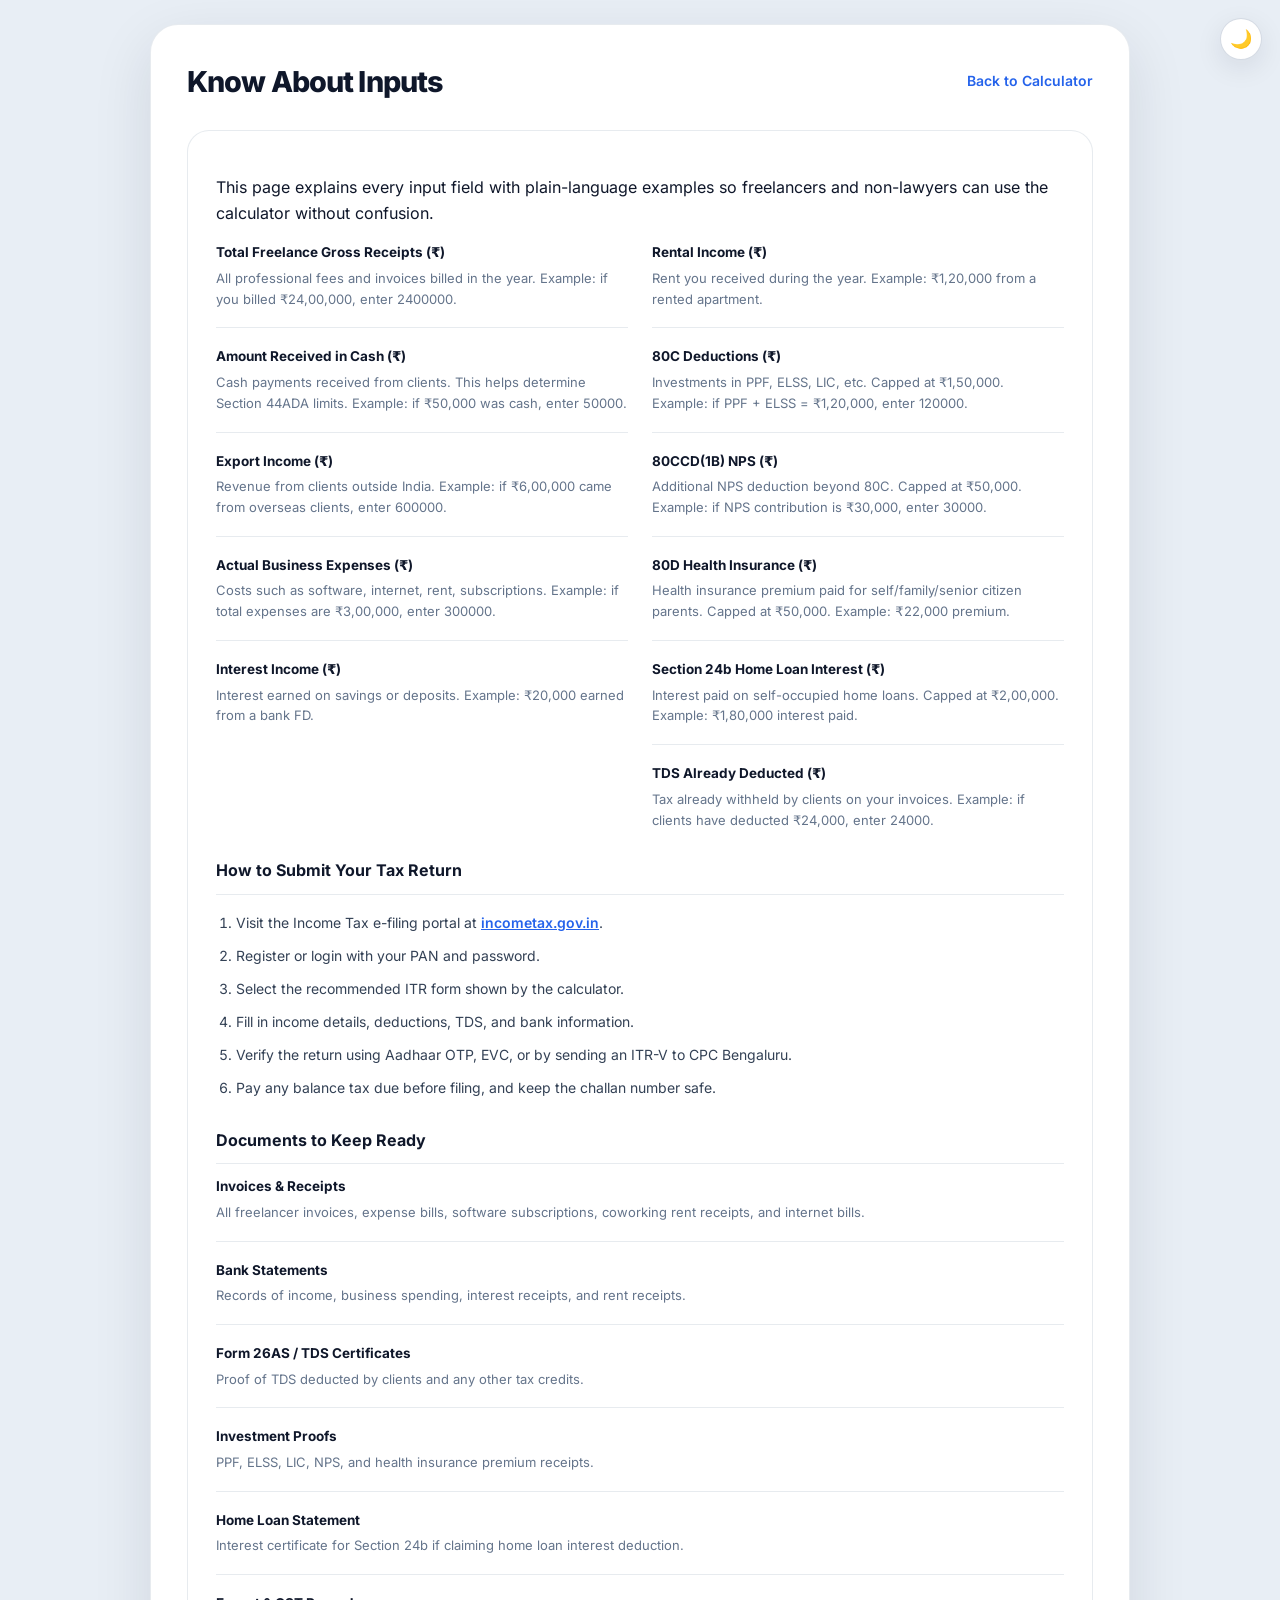
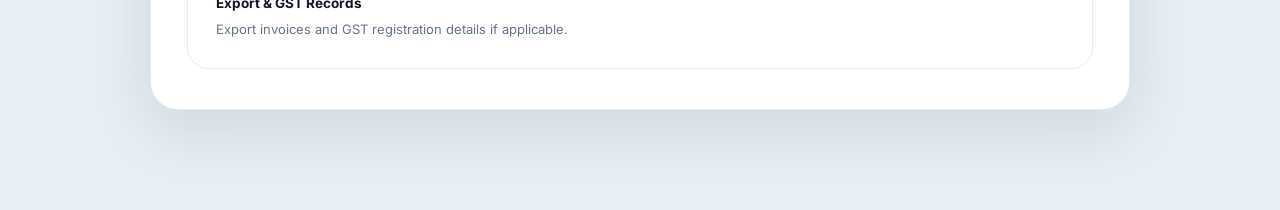
==== commit b98002c8: "Remove font preconnect links and implement SVG donut chart; add print button visibility toggle" ====
--- a/know-about.html
+++ b/know-about.html
@@ -8,12 +8,6 @@
       content="Plain-language guide to every input in the Indian Freelancer Tax Calculator — gross receipts, 44ADA, deductions, TDS, and step-by-step ITR filing instructions."
     />
     <title>Know About Inputs | Freelancer Tax Calculator</title>
-    <link rel="preconnect" href="https://fonts.googleapis.com" />
-    <link rel="preconnect" href="https://fonts.gstatic.com" crossorigin />
-    <link
-      href="https://fonts.googleapis.com/css2?family=Inter:wght@400;500;600;700;800&display=swap"
-      rel="stylesheet"
-    />
     <link rel="stylesheet" href="styles.css" />
   </head>
   <body>
--- a/styles.css
+++ b/styles.css
@@ -1,3 +1,16 @@
+/* ════════════════════════════════════════════════════════
+   SELF-HOSTED FONT (#1) — Inter Variable
+   Single WOFF2 variable font covers weights 100–900.
+   Eliminates two Google Fonts network requests.
+════════════════════════════════════════════════════════ */
+@font-face {
+  font-family: 'Inter';
+  font-style:  normal;
+  font-weight: 100 900;
+  font-display: swap;
+  src: url('fonts/inter-variable.woff2') format('woff2');
+}
+
 /* ════════════════════════════════════════════════════════
    DESIGN TOKENS — Light Mode
 ════════════════════════════════════════════════════════ */
@@ -857,15 +870,63 @@
 }
 
 .chart-card {
-  min-height: 300px;
-}
-
-.chart-card canvas {
-  max-width: 580px;
-  width: 100% !important;
-  height: 240px !important;
+  min-height: 260px;
+}
+
+/* ── SVG Donut Chart (#6) ── */
+#summaryChart {
   display: block;
+  width: 100%;
+  max-width: 320px;
+  height: auto;
   margin: 0 auto;
+  overflow: visible;
+}
+
+.donut-slice {
+  cursor: pointer;
+  transition: opacity 0.2s ease;
+}
+.donut-slice:hover { opacity: 0.78; }
+
+.donut-center-label {
+  font-family: 'Inter', system-ui, sans-serif;
+  font-size: 11px;
+  font-weight: 500;
+}
+.donut-center-value {
+  font-family: 'Inter', system-ui, sans-serif;
+  font-size: 15px;
+  font-weight: 700;
+}
+
+/* ── Chart HTML Legend ── */
+.chart-legend {
+  display: flex;
+  flex-direction: column;
+  gap: 9px;
+  max-width: 320px;
+  margin: 18px auto 0;
+}
+.legend-item {
+  display: flex;
+  align-items: center;
+  gap: 10px;
+  font-size: 13px;
+}
+.legend-dot {
+  width: 12px;
+  height: 12px;
+  border-radius: 3px;
+  flex-shrink: 0;
+}
+.legend-label {
+  flex: 1;
+  color: var(--text-2);
+}
+.legend-value {
+  font-weight: 700;
+  color: var(--text-1);
 }
 
 .breakdown-content {
@@ -971,11 +1032,11 @@
   border: 1px solid var(--amber);
   color: #78350f;
 }
-html.dark-mode .toast-warning,
+html.dark-mode .toast-warning {
+  color: #fcd34d;
+}
 @media (prefers-color-scheme: dark) {
-  :root:not(.light-mode) .toast-warning {
-    color: #fcd34d;
-  }
+  :root:not(.light-mode) .toast-warning { color: #fcd34d; }
 }
 
 .toast-icon {
@@ -1158,7 +1219,71 @@
   font-size: 14px;
   transition: color var(--t);
 }
-.nav-link:hover {
-  color: var(--blue-hover);
-  text-decoration: underline;
-}
+.nav-link:hover { color: var(--blue-hover); text-decoration: underline; }
+
+/* ════════════════════════════════════════════════════════
+   PRINT STYLES (#5)
+   Browser Ctrl+P / Save as PDF — no external library.
+   Add a "Print Report" button (onclick="window.print()")
+   in index.html alongside Export as PDF.
+════════════════════════════════════════════════════════ */
+@media print {
+  /* Hide all UI chrome */
+  .dark-toggle,
+  .sticky-bar,
+  .toast-container,
+  .alt-toggle-btn,
+  .skeleton-state,
+  .tip-btn,
+  #exportBtn,
+  .breakdown-panel > .btn,
+  .accordion-toggle .chevron,
+  .accordion-hint,
+  .btn.secondary { display: none !important; }
+
+  /* Clean background */
+  body {
+    background: #fff;
+    padding: 0;
+    color: #0f172a;
+    -webkit-print-color-adjust: exact;
+    print-color-adjust: exact;
+  }
+
+  .container {
+    box-shadow: none;
+    border: 1px solid #e2e8f0;
+    border-radius: 12px;
+    padding: 24px;
+    max-width: 100%;
+  }
+
+  /* Force-expand deductions accordion */
+  .accordion-content {
+    max-height: none !important;
+    padding: 0 26px 26px !important;
+  }
+
+  /* Always show alternatives */
+  .alternatives-grid { display: grid !important; }
+
+  /* Ensure hero card gradient prints */
+  .hero-card {
+    background: #2563eb !important;
+    color: #fff !important;
+  }
+  .hero-card * { color: #fff !important; }
+
+  /* Prevent awkward page breaks */
+  .hero-card,
+  .chart-card,
+  .schedule-card,
+  .summary-row,
+  .breakdown-content { page-break-inside: avoid; }
+
+  /* Light border on cards for print */
+  .alt-card,
+  .summary-item,
+  .form-section,
+  .results { border-color: #e2e8f0 !important; }
+}
